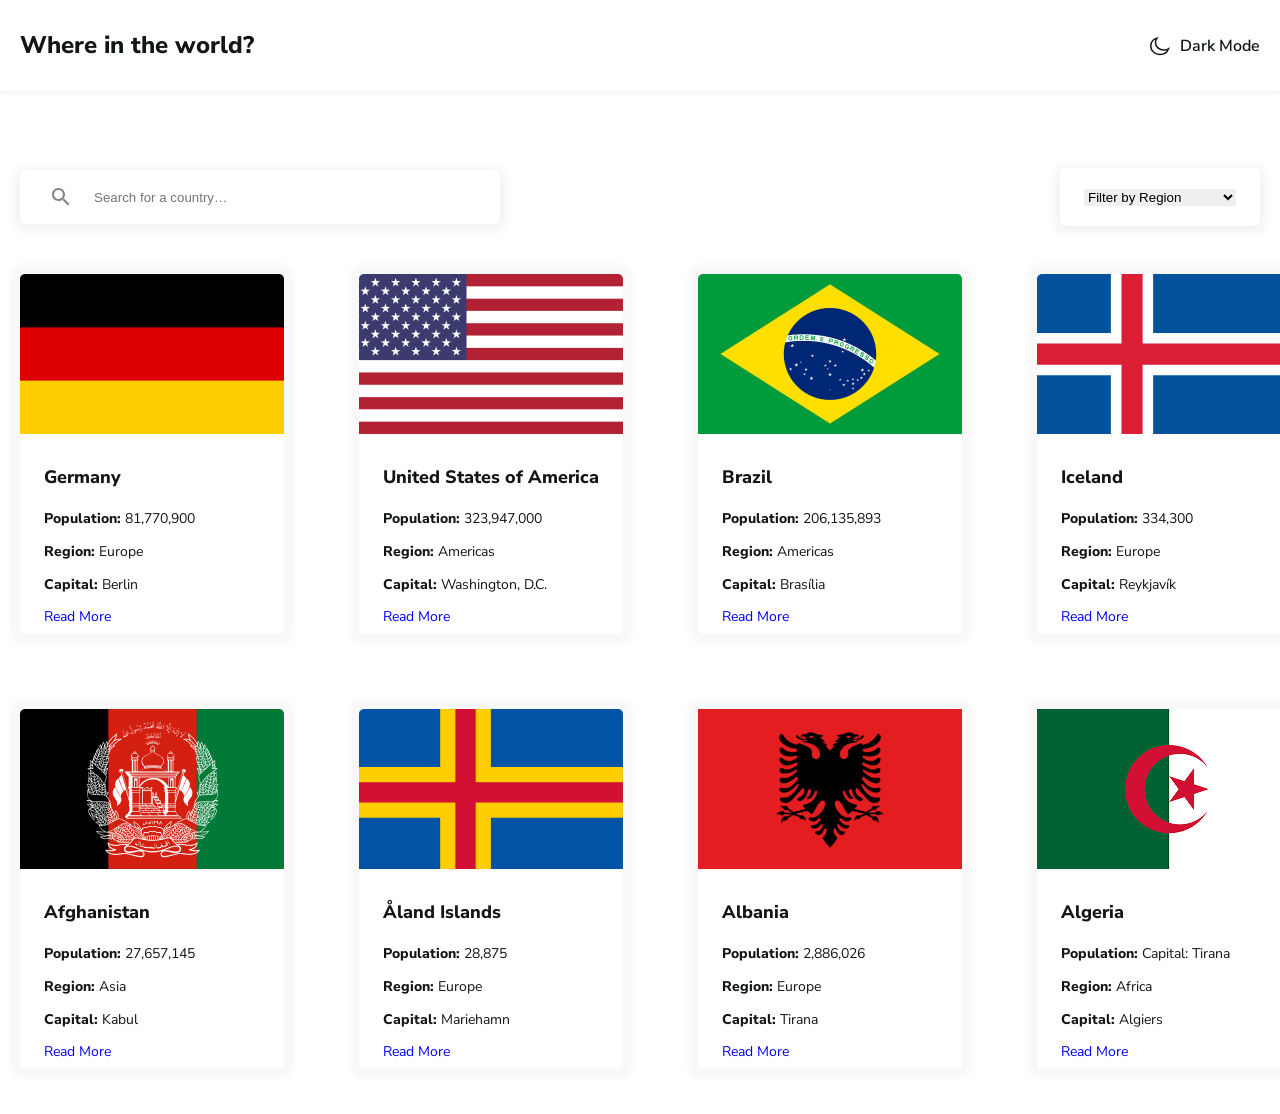
==== index.html @ 06556633 "project start" ====
<!doctype html>
<html lang="en">
  <head>
    <meta charset="UTF-8" />
    <meta name="viewport" content="width=device-width, initial-scale=1.0" />
    <title>Countriy</title>
    <link rel="stylesheet" href="./css/main.css" />
  </head>
  <body>
    <header>
      <nav>
        <div class="container nav-contaniner">
          <h1 class="nav-title">Where in the world?</h1>
          <div class="dark">
            <img src="./imgs/svg/Path.svg" alt="month svg" />
            <a href="./dark.html">Dark Mode</a>
          </div>
        </div>
      </nav>
    </header>
    <main>
      <section class="for">
        <div class="container search-content">
          <div class="search">
            <img src="/imgs/svg/search.svg" alt="search svg" />
            <input type="text" placeholder="Search for a country…" />
          </div>
          <div class="select">
            <select>
              <option value="">Filter by Region</option>
              <option value="Africa">Africa</option>
              <option value="America">America</option>
              <option value="Asia">Asia</option>
              <option value="Europe">Europe</option>
              <option value="Oceania">Oceania</option>
            </select>
          </div>
        </div>
      </section>

      <section class="country">
        <div class="container country-container">
          <div class="card">
            <img src="./imgs/png/flag-germany.png" alt="flag-germany png" />

            <div class="card-content">
              <h2>Germany</h2>
              <p>Population: <span> 81,770,900</span></p>
              <p>Region: <span>Europe</span></p>
              <p>Capital: <span>Berlin</span></p>
              <div class="link">
                <a href="#">Read More</a>
              </div>
            </div>
          </div>
          <div class="card">
            <img src="./imgs/png/flag-usa.png" alt="flag-usa png" />

            <div class="card-content">
              <h2>United States of America</h2>
              <p>Population: <span>323,947,000</span></p>
              <p>Region: <span>Americas</span></p>
              <p>Capital: <span>Washington, D.C.</span></p>
              <div class="link">
                <a href="#">Read More</a>
              </div>
            </div>
          </div>
          <div class="card">
            <img src="./imgs/png/flag-brazil.png" alt="flag-brazil png" />

            <div class="card-content">
              <h2>Brazil</h2>
              <p>Population: <span> 206,135,893</span></p>
              <p>Region: <span> Americas</span></p>
              <p>Capital: <span>Brasília</span></p>
              <div class="link">
                <a href="#">Read More</a>
              </div>
            </div>
          </div>
          <div class="card">
            <img src="./imgs/png/norvegy.png" alt="flag-norvegn png" />

            <div class="card-content">
              <h2>Iceland</h2>
              <p>Population: <span> 334,300</span></p>
              <p>Region: <span> Europe</span></p>
              <p>Capital: <span>Reykjavík</span></p>
              <div class="link">
                <a href="#">Read More</a>
              </div>
            </div>
          </div>
        </div>
      </section>

      <section class="country-second">
        <div class="container country-container">
          <div class="card">
            <img src="./imgs/png/afganistan.png" alt="flag-afganistan png" />

            <div class="card-content">
              <h2>Afghanistan</h2>
              <p>Population: <span> 27,657,145</span></p>
              <p>Region: <span> Asia</span></p>
              <p>Capital: <span> Kabul</span></p>
              <div class="link">
                <a href="#">Read More</a>
              </div>
            </div>
          </div>
          <div class="card">
            <img
              src="./imgs/png/asland-island.png"
              alt="flag-alnad asland-island png"
            />

            <div class="card-content">
              <h2>Åland Islands</h2>
              <p>Population: <span> 28,875</span></p>
              <p>Region: <span>Europe</span></p>
              <p>Capital: <span>Mariehamn</span></p>
              <div class="link">
                <a href="#">Read More</a>
              </div>
            </div>
          </div>
          <div class="card">
            <img src="./imgs/png/albaniya.png" alt="flag-albaniya png" />

            <div class="card-content">
              <h2>Albania</h2>
              <p>Population: <span>2,886,026</span></p>
              <p>Region: <span>Europe</span></p>
              <p>Capital: <span>Tirana</span></p>
              <div class="link">
                <a href="#">Read More</a>
              </div>
            </div>
          </div>
          <div class="card">
            <img src="./imgs/png/Jazoir.png" alt="flag-jazoir png" />

            <div class="card-content">
              <h2>Algeria</h2>
              <p>Population: <span>Capital: Tirana</span></p>
              <p>Region: <span>Africa</span></p>
              <p>Capital: <span>Algiers</span></p>
              <div class="link">
                <a href="#">Read More</a>
              </div>
            </div>
          </div>
        </div>
      </section>
    </main>
  </body>
</html>
---- css/main.css ----
/* nunito-sans-regular - latin */
@font-face {
  font-display: swap; /* Check https://developer.mozilla.org/en-US/docs/Web/CSS/@font-face/font-display for other options. */
  font-family: "Nunito Sans";
  font-style: normal;
  font-weight: 400;
  src: url("../fonts/nunito-sans-v19-latin-regular.woff2") format("woff2"); /* Chrome 36+, Opera 23+, Firefox 39+, Safari 12+, iOS 10+ */
}
/* nunito-sans-500 - latin */
@font-face {
  font-display: swap; /* Check https://developer.mozilla.org/en-US/docs/Web/CSS/@font-face/font-display for other options. */
  font-family: "Nunito Sans";
  font-style: normal;
  font-weight: 500;
  src: url("../fonts/nunito-sans-v19-latin-500.woff2") format("woff2"); /* Chrome 36+, Opera 23+, Firefox 39+, Safari 12+, iOS 10+ */
}
/* nunito-sans-600 - latin */
@font-face {
  font-display: swap; /* Check https://developer.mozilla.org/en-US/docs/Web/CSS/@font-face/font-display for other options. */
  font-family: "Nunito Sans";
  font-style: normal;
  font-weight: 600;
  src: url("../fonts/nunito-sans-v19-latin-600.woff2") format("woff2"); /* Chrome 36+, Opera 23+, Firefox 39+, Safari 12+, iOS 10+ */
}
/* nunito-sans-700 - latin */
@font-face {
  font-display: swap; /* Check https://developer.mozilla.org/en-US/docs/Web/CSS/@font-face/font-display for other options. */
  font-family: "Nunito Sans";
  font-style: normal;
  font-weight: 700;
  src: url("../fonts/nunito-sans-v19-latin-700.woff2") format("woff2"); /* Chrome 36+, Opera 23+, Firefox 39+, Safari 12+, iOS 10+ */
}
/* nunito-sans-800 - latin */
@font-face {
  font-display: swap; /* Check https://developer.mozilla.org/en-US/docs/Web/CSS/@font-face/font-display for other options. */
  font-family: "Nunito Sans";
  font-style: normal;
  font-weight: 800;
  src: url("../fonts/nunito-sans-v19-latin-800.woff2") format("woff2"); /* Chrome 36+, Opera 23+, Firefox 39+, Safari 12+, iOS 10+ */
}

:root {
  --primary-text-color: rgba(17, 21, 23, 1);
}

* {
  margin: 0;
  padding: 0;
  box-sizing: border-box;
}

a {
  text-decoration: none;
}

button {
  border: none;
}

input {
  outline: none;
}

ul,
ol {
  list-style: none;
}

body {
  font-family: "Nunito Sans";
  background-color: rgba(255, 255, 255, 0);
}

.container {
  width: 100%;
  max-width: 1320px;
  margin: 0 auto;
  padding: 0 20px;
}

/* navbar stlye */

nav {
  position: fixed;
  width: 100%;
  box-shadow: 0px 2px 4px 0px rgba(0, 0, 0, 0.06);
  background: rgba(255, 255, 255, 1);
  padding: 29px 0;
}

.nav-contaniner {
  display: flex;
  align-items: center;
  justify-content: space-between;
}

.nav-title {
  color: var(--primary-text-color);
  font-size: 24px;
  font-weight: 800;
  line-height: 33px;
}

.dark {
  display: flex;
  align-items: center;
  gap: 10.5px;

  img {
    width: 20px;
    height: 20px;
  }

  a {
    color: var(--primary-text-color);
    font-size: 16px;
    font-weight: 600;
    line-height: 22px;
  }
}

a:hover {
  color: blue;
}

/* for secction style */

.search-content {
  padding-top: 168px;
  display: flex;
  align-items: center;
  justify-content: space-between;
  margin-bottom: 48px;
}
.search {
  width: 480px;
  padding: 18px 32px;
  border-radius: 5px;
  box-shadow: 0px 2px 9px 5px rgba(0, 0, 0, 0.05);
  background: rgba(255, 255, 255, 1);

  display: flex;
  align-items: center;
  gap: 24px;

  input {
    border: none;
    flex-grow: 1;
  }
}

.select {
  width: 200px;
  padding: 18px 24px;
  border-radius: 5px;
  box-shadow: 0px 2px 9px 5px rgba(0, 0, 0, 0.05);
  background: rgba(255, 255, 255, 1);

  select {
    width: 100%;
    border: none;
  }
}

/* card section style */

.country-container {
  display: flex;
  align-items: center;
  justify-content: space-between;
  gap: 75px;
}

.card {
  width: 264px;
  height: 360px;
  border-radius: 5px;
  box-shadow: 0px 0px 7px 10px rgba(0, 0, 0, 0.03);
  background: rgba(255, 255, 255, 1);
  transition:
    transform 0.3s ease,
    box-shadow 0.3s ease;
}

.card:hover {
  transform: translateY(10px);
  box-shadow: 0 10px 20px rgba(4, 201, 158, 0.2);
}

.card-content {
  padding: 24px 24px;
  h2 {
    color: var(--primary-text-color);
    font-size: 18px;
    font-weight: 800;
    line-height: 26px;
    margin-bottom: 16px;
  }

  p {
    color: var(--primary-text-color);
    font-size: 14px;
    font-weight: 800;
    line-height: 25px;
    margin-bottom: 8px;
  }

  span {
    color: var(--primary-text-color);
    font-size: 14px;
    font-weight: 300;
    line-height: 16px;
  }
}

.link {
  a {
    color: blue;
    font-size: 14px;
  }
}

.country-second {
  padding-top: 75px;
  padding-bottom: 45px;
}

@media screen and (max-width: 1024px) {
  .country-container {
    flex-wrap: wrap;
  }
}

@media screen and (max-width: 540px) {
  .container {
    padding: 0 16px;
  }

  .nav-contaniner {
    gap: 20px;
  }

  .nav-title {
    font-size: 14px;
    line-height: 20px;
  }

  .dark {
    a {
      font-size: 12px;
      line-height: 16px;
    }
  }

  .search-content {
    padding-top: 148px;
    flex-wrap: wrap;
    gap: 40px;
  }

  .country-container {
    flex-wrap: wrap;
    justify-content: center;
  }
}
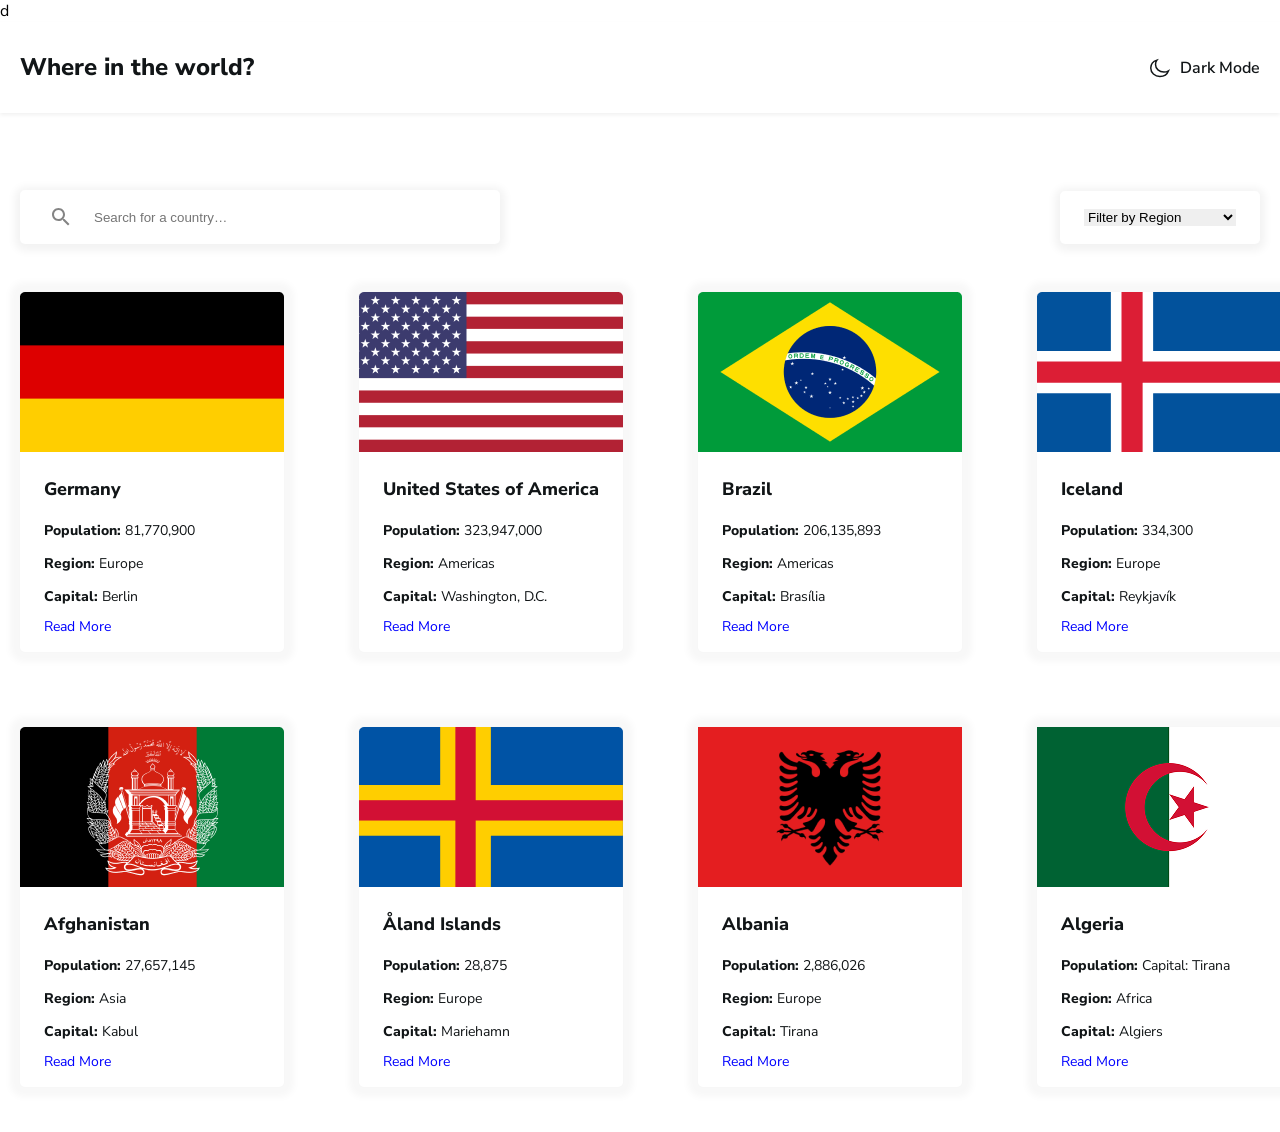
==== commit 899aa6ee: "first project" ====
--- a/index.html
+++ b/index.html
@@ -1,4 +1,4 @@
-<!doctype html>
+d<!doctype html>
 <html lang="en">
   <head>
     <meta charset="UTF-8" />
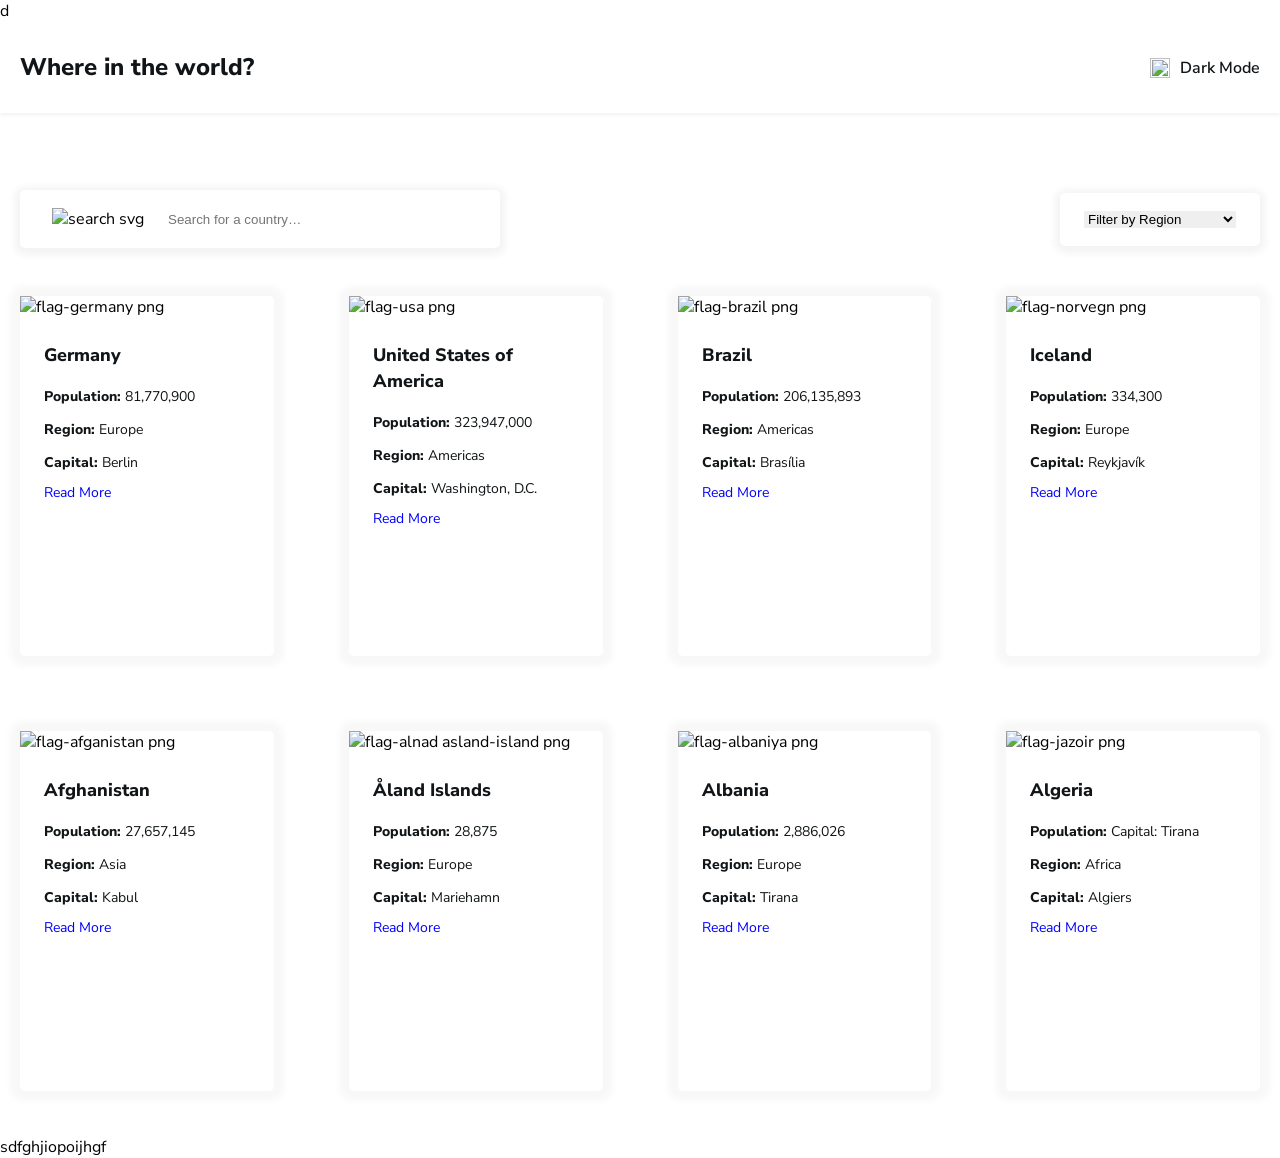
==== commit 338d4530: "dfghu" ====
--- a/index.html
+++ b/index.html
@@ -155,5 +155,7 @@
         </div>
       </section>
     </main>
+
+    sdfghjiopoijhgf
   </body>
 </html>
